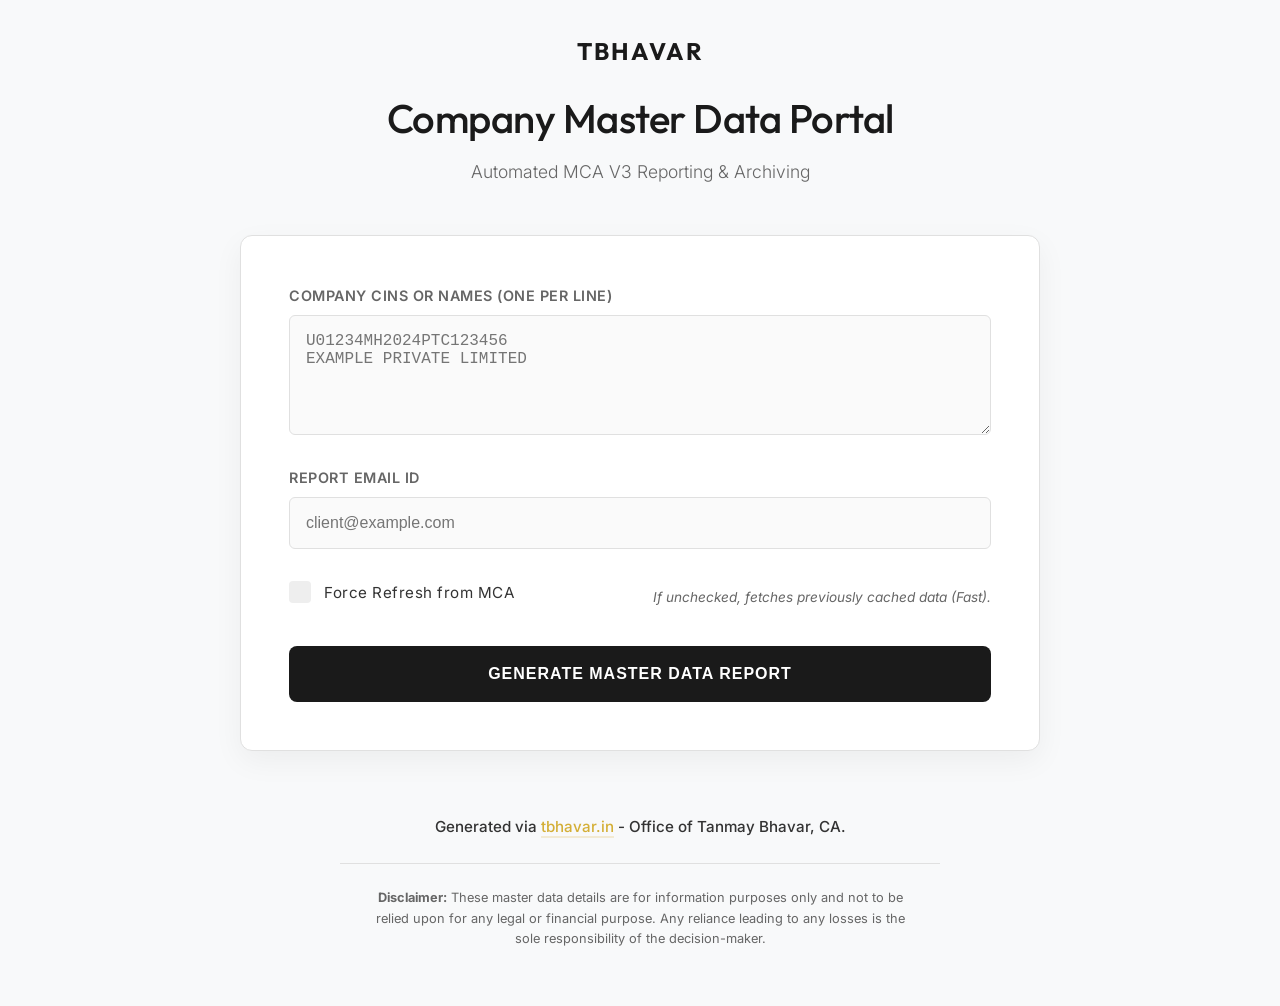
==== index.html @ 3d3c526b "Company Master Data Portal Implementation" ====
<!DOCTYPE html>
<html lang="en">
<head>
    <meta charset="UTF-8">
    <meta name="viewport" content="width=device-width, initial-scale=1.0">
    <title>Company Master Data Portal | TBHAVAR</title>
    <link rel="stylesheet" href="styles.css">
    <link rel="preconnect" href="https://fonts.googleapis.com">
    <link rel="preconnect" href="https://fonts.gstatic.com" crossorigin>
    <link href="https://fonts.googleapis.com/css2?family=Inter:wght@300;400;600&family=Outfit:wght@500;700&display=swap" rel="stylesheet">
</head>
<body>
    <div class="container">
        <header>
            <div class="logo">TBHAVAR</div>
            <h1>Company Master Data Portal</h1>
            <p class="subtitle">Automated MCA V3 Reporting & Archiving</p>
        </header>

        <main>
            <div class="card">
                <div class="form-group">
                    <label for="cin-list">Company CINs or Names (One per line)</label>
                    <textarea id="cin-list" placeholder="U01234MH2024PTC123456&#10;EXAMPLE PRIVATE LIMITED"></textarea>
                </div>

                <div class="form-group">
                    <label for="user-email">Report Email ID</label>
                    <input type="email" id="user-email" placeholder="client@example.com">
                </div>

                <div class="form-row">
                    <label class="checkbox-container">
                        <input type="checkbox" id="force-refresh">
                        <span class="checkmark"></span>
                        Force Refresh from MCA
                    </label>
                    <span class="note">If unchecked, fetches previously cached data (Fast).</span>
                </div>

                <button id="submit-btn" class="primary-btn">Generate Master Data Report</button>

                <div id="status-message" class="status-message hide"></div>
            </div>
        </main>

        <footer>
            <div class="branding">Generated via <a href="https://tbhavar.in" target="_blank">tbhavar.in</a> - Office of Tanmay Bhavar, CA.</div>
            <p class="disclaimer">
                <strong>Disclaimer:</strong> These master data details are for information purposes only and not to be relied upon for any legal or financial purpose. Any reliance leading to any losses is the sole responsibility of the decision-maker.
            </p>
        </footer>
    </div>

    <script>
        document.getElementById('submit-btn').addEventListener('click', async () => {
            const cins = document.getElementById('cin-list').value.trim();
            const email = document.getElementById('user-email').value.trim();
            const forceRefresh = document.getElementById('force-refresh').checked;
            const statusBox = document.getElementById('status-message');

            if (!cins || !email) {
                showStatus('Please provide both CINs and an Email ID.', 'error');
                return;
            }

            showStatus('Triggering automation workflow...', 'info');

            // Note: This requires a GitHub PAT with 'repo' scope.
            // Ideally, this should be handled via a secure proxy or GitHub's own API from a safe environment.
            // For demonstration, we recommend the user to configure their repository dispatch.
            
            try {
                // The user will need to provide their GitHub Username and Token
                // We'll prompt them for the token or explain how to set it up.
                const token = localStorage.getItem('GH_PAT');
                if (!token) {
                    const userInputToken = prompt("Please enter your GitHub Personal Access Token (PAT) with 'repo' scope to trigger the automation:");
                    if (userInputToken) {
                        localStorage.setItem('GH_PAT', userInputToken);
                    } else {
                        showStatus('GitHub PAT is required to trigger automation.', 'error');
                        return;
                    }
                }

                const response = await fetch('https://api.github.com/repos/tbhavar/Masterdata_V3_MCA/dispatches', {
                    method: 'POST',
                    headers: {
                        'Authorization': `token ${localStorage.getItem('GH_PAT')}`,
                        'Accept': 'application/vnd.github.v3+json',
                    },
                    body: JSON.stringify({
                        event_type: 'mca_refresh',
                        client_payload: {
                            cins: cins.split('\n').filter(l => l.trim()),
                            email: email,
                            force_refresh: forceRefresh
                        }
                    })
                });

                if (response.ok) {
                    showStatus('Success! The Master Data automation has started. Check your email in 2-3 minutes.', 'success');
                } else {
                    const err = await response.json();
                    showStatus('Failed to trigger automation: ' + err.message, 'error');
                    localStorage.removeItem('GH_PAT'); // Clear invalid token
                }
            } catch (error) {
                showStatus('Error: ' + error.message, 'error');
            }
        });

        function showStatus(text, type) {
            const statusBox = document.getElementById('status-message');
            statusBox.textContent = text;
            statusBox.className = `status-message ${type}`;
            statusBox.classList.remove('hide');
        }
    </script>
</body>
</html>
---- styles.css ----
:root {
    --primary-color: #1a1a1a;
    --accent-color: #d4af37; /* Minimalist gold for professionalism */
    --bg-color: #f8f9fa;
    --card-bg: #ffffff;
    --text-main: #333333;
    --text-muted: #666666;
    --border-color: #e0e0e0;
    --shadow: 0 10px 30px rgba(0, 0, 0, 0.05);
    --transition: all 0.3s ease;
}

* {
    margin: 0;
    padding: 0;
    box-sizing: border-box;
}

body {
    font-family: 'Inter', -apple-system, BlinkMacSystemFont, 'Segoe UI', Roboto, sans-serif;
    background-color: var(--bg-color);
    color: var(--text-main);
    line-height: 1.6;
    display: flex;
    justify-content: center;
    align-items: center;
    min-height: 100vh;
    padding: 2rem;
}

.container {
    width: 100%;
    max-width: 800px;
}

header {
    text-align: center;
    margin-bottom: 3rem;
}

.logo {
    font-family: 'Outfit', sans-serif;
    font-weight: 700;
    font-size: 1.5rem;
    letter-spacing: 2px;
    margin-bottom: 1rem;
    color: var(--primary-color);
    text-transform: uppercase;
}

h1 {
    font-family: 'Outfit', sans-serif;
    font-weight: 500;
    font-size: 2.5rem;
    margin-bottom: 0.5rem;
    color: var(--primary-color);
    letter-spacing: -0.5px;
}

.subtitle {
    color: var(--text-muted);
    font-weight: 300;
    font-size: 1.1rem;
}

.card {
    background-color: var(--card-bg);
    padding: 3rem;
    border-radius: 12px;
    box-shadow: var(--shadow);
    border: 1px solid var(--border-color);
}

.form-group {
    margin-bottom: 1.5rem;
}

label {
    display: block;
    font-weight: 600;
    margin-bottom: 0.5rem;
    font-size: 0.9rem;
    text-transform: uppercase;
    letter-spacing: 0.5px;
    color: var(--text-muted);
}

textarea, input[type="email"] {
    width: 100%;
    padding: 1rem;
    border: 1px solid var(--border-color);
    border-radius: 6px;
    transition: var(--transition);
    font-size: 1rem;
    background-color: #fafafa;
}

textarea {
    min-height: 120px;
    resize: vertical;
}

textarea:focus, input:focus {
    outline: none;
    border-color: var(--accent-color);
    background-color: #fff;
    box-shadow: 0 0 0 4px rgba(212, 175, 55, 0.1);
}

.form-row {
    display: flex;
    justify-content: space-between;
    align-items: center;
    margin: 2rem 0;
}

.note {
    font-size: 0.85rem;
    color: var(--text-muted);
    font-style: italic;
}

.checkbox-container {
    display: block;
    position: relative;
    padding-left: 35px;
    cursor: pointer;
    font-size: 0.95rem;
    user-select: none;
    text-transform: none;
    color: var(--text-main);
    font-weight: 400;
}

.checkbox-container input {
    position: absolute;
    opacity: 0;
    cursor: pointer;
    height: 0;
    width: 0;
}

.checkmark {
    position: absolute;
    top: 0;
    left: 0;
    height: 22px;
    width: 22px;
    background-color: #eee;
    border-radius: 4px;
}

.checkbox-container:hover input ~ .checkmark {
    background-color: #ccc;
}

.checkbox-container input:checked ~ .checkmark {
    background-color: var(--accent-color);
}

.checkmark:after {
    content: "";
    position: absolute;
    display: none;
}

.checkbox-container input:checked ~ .checkmark:after {
    display: block;
}

.checkbox-container .checkmark:after {
    left: 8px;
    top: 4px;
    width: 6px;
    height: 12px;
    border: solid white;
    border-width: 0 2px 2px 0;
    transform: rotate(45deg);
}

.primary-btn {
    width: 100%;
    background-color: var(--primary-color);
    color: white;
    padding: 1.2rem;
    border: none;
    border-radius: 8px;
    font-size: 1rem;
    font-weight: 600;
    cursor: pointer;
    letter-spacing: 1px;
    text-transform: uppercase;
    transition: var(--transition);
}

.primary-btn:hover {
    background-color: #333;
    transform: translateY(-2px);
    box-shadow: 0 5px 15px rgba(0, 0, 0, 0.1);
}

.status-message {
    padding: 1rem;
    border-radius: 6px;
    margin-top: 1.5rem;
    font-size: 0.95rem;
    text-align: center;
}

.status-message.info { background: #e3f2fd; color: #1565c0; }
.status-message.success { background: #e8f5e9; color: #2e7d32; }
.status-message.error { background: #ffebee; color: #c62828; }
.hide { display: none; }

footer {
    text-align: center;
    margin-top: 4rem;
}

.branding {
    font-weight: 500;
    font-size: 0.95rem;
    margin-bottom: 1.5rem;
}

.branding a {
    color: var(--accent-color);
    text-decoration: none;
    border-bottom: 2px solid rgba(212, 175, 55, 0.2);
}

.disclaimer {
    font-size: 0.8rem;
    color: var(--text-muted);
    max-width: 600px;
    margin: 0 auto;
    padding: 1.5rem;
    border-top: 1px solid var(--border-color);
}

@media (max-width: 600px) {
    body { padding: 1rem; }
    .card { padding: 1.5rem; }
    h1 { font-size: 1.8rem; }
    .form-row { flex-direction: column; align-items: flex-start; gap: 10px; }
}
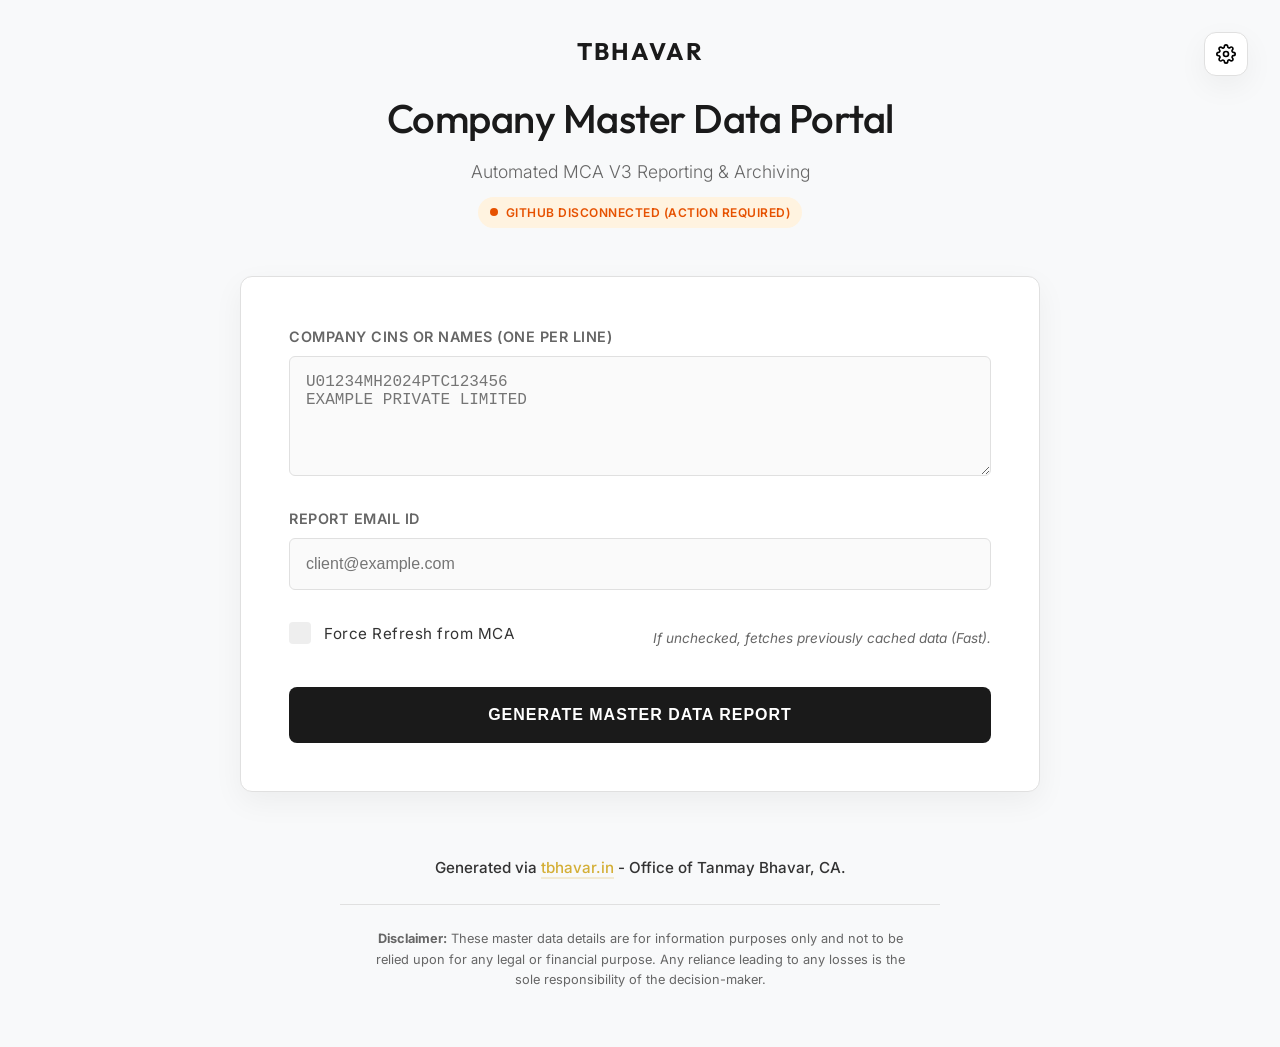
==== commit a7881874: "feat: implement GitHub PAT authentication with local config support and settings UI" ====
--- a/index.html
+++ b/index.html
@@ -8,13 +8,20 @@
     <link rel="preconnect" href="https://fonts.googleapis.com">
     <link rel="preconnect" href="https://fonts.gstatic.com" crossorigin>
     <link href="https://fonts.googleapis.com/css2?family=Inter:wght@300;400;600&family=Outfit:wght@500;700&display=swap" rel="stylesheet">
+    <!-- Local Configuration -->
+    <script src="config.js" onerror="console.log('Local config.js not found, falling back to localStorage');"></script>
 </head>
 <body>
+    <button class="settings-btn" id="open-settings" title="GitHub Settings">
+        <svg viewBox="0 0 24 24" fill="none" stroke="currentColor" stroke-width="2" stroke-linecap="round" stroke-linejoin="round"><circle cx="12" cy="12" r="3"></circle><path d="M19.4 15a1.65 1.65 0 0 0 .33 1.82l.06.06a2 2 0 0 1 0 2.83 2 2 0 0 1-2.83 0l-.06-.06a1.65 1.65 0 0 0-1.82-.33 1.65 1.65 0 0 0-1 1.51V21a2 2 0 0 1-2 2 2 2 0 0 1-2-2v-.09A1.65 1.65 0 0 0 9 19.4a1.65 1.65 0 0 0-1.82.33l-.06.06a2 2 0 0 1-2.83 0 2 2 0 0 1 0-2.83l.06-.06a1.65 1.65 0 0 0 .33-1.82 1.65 1.65 0 0 0-1.51-1H3a2 2 0 0 1-2-2 2 2 0 0 1 2-2h.09A1.65 1.65 0 0 0 4.6 9a1.65 1.65 0 0 0-.33-1.82l-.06-.06a2 2 0 0 1 0-2.83 2 2 0 0 1 2.83 0l.06.06a1.65 1.65 0 0 0 1.82.33H9a1.65 1.65 0 0 0 1-1.51V3a2 2 0 0 1 2-2 2 2 0 0 1 2 2v.09a1.65 1.65 0 0 0 1 1.51 1.65 1.65 0 0 0 1.82-.33l.06-.06a2 2 0 0 1 2.83 0 2 2 0 0 1 0 2.83l-.06.06a1.65 1.65 0 0 0-.33 1.82V9a1.65 1.65 0 0 0 1.51 1H21a2 2 0 0 1 2 2 2 2 0 0 1-2 2h-.09a1.65 1.65 0 0 0-1.51 1z"></path></svg>
+    </button>
+
     <div class="container">
         <header>
             <div class="logo">TBHAVAR</div>
             <h1>Company Master Data Portal</h1>
             <p class="subtitle">Automated MCA V3 Reporting & Archiving</p>
+            <div id="connection-status" class="connection-badge disconnected">Checking Connection...</div>
         </header>
 
         <main>
@@ -39,7 +46,6 @@
                 </div>
 
                 <button id="submit-btn" class="primary-btn">Generate Master Data Report</button>
-
                 <div id="status-message" class="status-message hide"></div>
             </div>
         </main>
@@ -52,42 +58,97 @@
         </footer>
     </div>
 
+    <!-- Settings Modal -->
+    <div class="modal-overlay" id="settings-modal">
+        <div class="modal">
+            <h2>GitHub Authentication</h2>
+            <p style="color: #666; font-size: 0.9rem; margin-bottom: 1.5rem;">Enter your GitHub Personal Access Token (PAT) with 'repo' scope to trigger automation.</p>
+            <div class="form-group">
+                <label for="pat-input">GitHub PAT</label>
+                <input type="password" id="pat-input" placeholder="ghp_xxxxxxxxxxxx">
+                <p class="note" style="margin-top: 5px;">Token will be stored locally in your browser.</p>
+            </div>
+            <div class="modal-footer">
+                <button class="secondary-btn" id="close-settings">Cancel</button>
+                <button class="primary-btn" id="save-settings" style="flex: 2; padding: 0.8rem;">Save Token</button>
+            </div>
+        </div>
+    </div>
+
     <script>
+        const modal = document.getElementById('settings-modal');
+        const openBtn = document.getElementById('open-settings');
+        const closeBtn = document.getElementById('close-settings');
+        const saveBtn = document.getElementById('save-settings');
+        const patInput = document.getElementById('pat-input');
+        const statusBadge = document.getElementById('connection-status');
+
+        // Initialize Token Status
+        updateConnectionStatus();
+
+        function getToken() {
+            // Priority: Local config.js > localStorage
+            if (window.APP_CONFIG && window.APP_CONFIG.GITHUB_PAT) {
+                return window.APP_CONFIG.GITHUB_PAT;
+            }
+            return localStorage.getItem('GH_PAT');
+        }
+
+        function updateConnectionStatus() {
+            const token = getToken();
+            if (token) {
+                statusBadge.textContent = "GitHub Connected";
+                statusBadge.className = "connection-badge connected";
+                patInput.value = token;
+            } else {
+                statusBadge.textContent = "GitHub Disconnected (Action Required)";
+                statusBadge.className = "connection-badge disconnected";
+            }
+        }
+
+        openBtn.onclick = () => modal.classList.add('active');
+        closeBtn.onclick = () => modal.classList.remove('active');
+        
+        saveBtn.onclick = () => {
+            const val = patInput.value.trim();
+            if (val) {
+                localStorage.setItem('GH_PAT', val);
+                updateConnectionStatus();
+                modal.classList.remove('active');
+                showStatus('Settings saved successfully.', 'success');
+            } else {
+                showStatus('Please enter a valid token.', 'error');
+            }
+        };
+
+        window.onclick = (e) => {
+            if (e.target == modal) modal.classList.remove('active');
+        };
+
         document.getElementById('submit-btn').addEventListener('click', async () => {
             const cins = document.getElementById('cin-list').value.trim();
             const email = document.getElementById('user-email').value.trim();
             const forceRefresh = document.getElementById('force-refresh').checked;
-            const statusBox = document.getElementById('status-message');
+            const token = getToken();
 
             if (!cins || !email) {
                 showStatus('Please provide both CINs and an Email ID.', 'error');
                 return;
             }
 
+            if (!token) {
+                showStatus('GitHub PAT is required to trigger automation.', 'error');
+                modal.classList.add('active');
+                return;
+            }
+
             showStatus('Triggering automation workflow...', 'info');
-
-            // Note: This requires a GitHub PAT with 'repo' scope.
-            // Ideally, this should be handled via a secure proxy or GitHub's own API from a safe environment.
-            // For demonstration, we recommend the user to configure their repository dispatch.
             
             try {
-                // The user will need to provide their GitHub Username and Token
-                // We'll prompt them for the token or explain how to set it up.
-                const token = localStorage.getItem('GH_PAT');
-                if (!token) {
-                    const userInputToken = prompt("Please enter your GitHub Personal Access Token (PAT) with 'repo' scope to trigger the automation:");
-                    if (userInputToken) {
-                        localStorage.setItem('GH_PAT', userInputToken);
-                    } else {
-                        showStatus('GitHub PAT is required to trigger automation.', 'error');
-                        return;
-                    }
-                }
-
                 const response = await fetch('https://api.github.com/repos/tbhavar/Masterdata_V3_MCA/dispatches', {
                     method: 'POST',
                     headers: {
-                        'Authorization': `token ${localStorage.getItem('GH_PAT')}`,
+                        'Authorization': `token ${token}`,
                         'Accept': 'application/vnd.github.v3+json',
                     },
                     body: JSON.stringify({
@@ -104,8 +165,12 @@
                     showStatus('Success! The Master Data automation has started. Check your email in 2-3 minutes.', 'success');
                 } else {
                     const err = await response.json();
-                    showStatus('Failed to trigger automation: ' + err.message, 'error');
-                    localStorage.removeItem('GH_PAT'); // Clear invalid token
+                    if (response.status === 401) {
+                        showStatus('Invalid GitHub Token. Please check your settings.', 'error');
+                        modal.classList.add('active');
+                    } else {
+                        showStatus('Failed to trigger automation: ' + err.message, 'error');
+                    }
                 }
             } catch (error) {
                 showStatus('Error: ' + error.message, 'error');
@@ -117,7 +182,16 @@
             statusBox.textContent = text;
             statusBox.className = `status-message ${type}`;
             statusBox.classList.remove('hide');
+            
+            // Auto hide success/info messages after 10 seconds
+            if (type !== 'error') {
+                setTimeout(() => {
+                    if (statusBox.textContent === text) statusBox.classList.add('hide');
+                }, 10000);
+            }
         }
     </script>
 </body>
 </html>
+</body>
+</html>
--- a/styles.css
+++ b/styles.css
@@ -207,10 +207,126 @@
     text-align: center;
 }
 
-.status-message.info { background: #e3f2fd; color: #1565c0; }
-.status-message.success { background: #e8f5e9; color: #2e7d32; }
-.status-message.error { background: #ffebee; color: #c62828; }
+.status-message.info { background: #e3f2fd; color: #1565c0; border: 1px solid rgba(21, 101, 192, 0.1); }
+.status-message.success { background: #e8f5e9; color: #2e7d32; border: 1px solid rgba(46, 125, 50, 0.1); }
+.status-message.error { background: #ffebee; color: #c62828; border: 1px solid rgba(198, 40, 40, 0.1); }
 .hide { display: none; }
+
+/* Modal Styles */
+.modal-overlay {
+    position: fixed;
+    top: 0;
+    left: 0;
+    width: 100%;
+    height: 100%;
+    background: rgba(0, 0, 0, 0.3);
+    backdrop-filter: blur(8px);
+    display: flex;
+    justify-content: center;
+    align-items: center;
+    z-index: 1000;
+    opacity: 0;
+    visibility: hidden;
+    transition: all 0.4s ease;
+}
+
+.modal-overlay.active {
+    opacity: 1;
+    visibility: visible;
+}
+
+.modal {
+    background: white;
+    width: 90%;
+    max-width: 500px;
+    padding: 2.5rem;
+    border-radius: 16px;
+    box-shadow: 0 20px 50px rgba(0, 0, 0, 0.15);
+    transform: translateY(20px);
+    transition: all 0.4s cubic-bezier(0.165, 0.84, 0.44, 1);
+}
+
+.modal-overlay.active .modal {
+    transform: translateY(0);
+}
+
+.modal h2 {
+    font-family: 'Outfit', sans-serif;
+    margin-bottom: 1.5rem;
+    font-size: 1.5rem;
+}
+
+.modal-footer {
+    display: flex;
+    gap: 12px;
+    margin-top: 2rem;
+}
+
+.secondary-btn {
+    flex: 1;
+    background: transparent;
+    border: 1px solid var(--border-color);
+    padding: 0.8rem;
+    border-radius: 8px;
+    cursor: pointer;
+    font-weight: 600;
+    transition: var(--transition);
+}
+
+.secondary-btn:hover {
+    background: #f0f0f0;
+}
+
+/* Settings Icon */
+.settings-btn {
+    position: absolute;
+    top: 2rem;
+    right: 2rem;
+    background: white;
+    border: 1px solid var(--border-color);
+    width: 44px;
+    height: 44px;
+    border-radius: 12px;
+    display: flex;
+    justify-content: center;
+    align-items: center;
+    cursor: pointer;
+    box-shadow: var(--shadow);
+    transition: var(--transition);
+}
+
+.settings-btn:hover {
+    transform: rotate(45deg);
+    border-color: var(--accent-color);
+    color: var(--accent-color);
+}
+
+.settings-btn svg { width: 20px; height: 20px; }
+
+/* Connection Badge */
+.connection-badge {
+    display: inline-flex;
+    align-items: center;
+    padding: 6px 12px;
+    border-radius: 20px;
+    font-size: 0.75rem;
+    font-weight: 600;
+    text-transform: uppercase;
+    letter-spacing: 0.5px;
+    margin-top: 10px;
+}
+
+.connection-badge.connected { background: #e8f5e9; color: #2e7d32; }
+.connection-badge.disconnected { background: #fff3e0; color: #e65100; }
+
+.connection-badge::before {
+    content: "";
+    width: 8px;
+    height: 8px;
+    border-radius: 50%;
+    margin-right: 8px;
+    background: currentColor;
+}
 
 footer {
     text-align: center;
